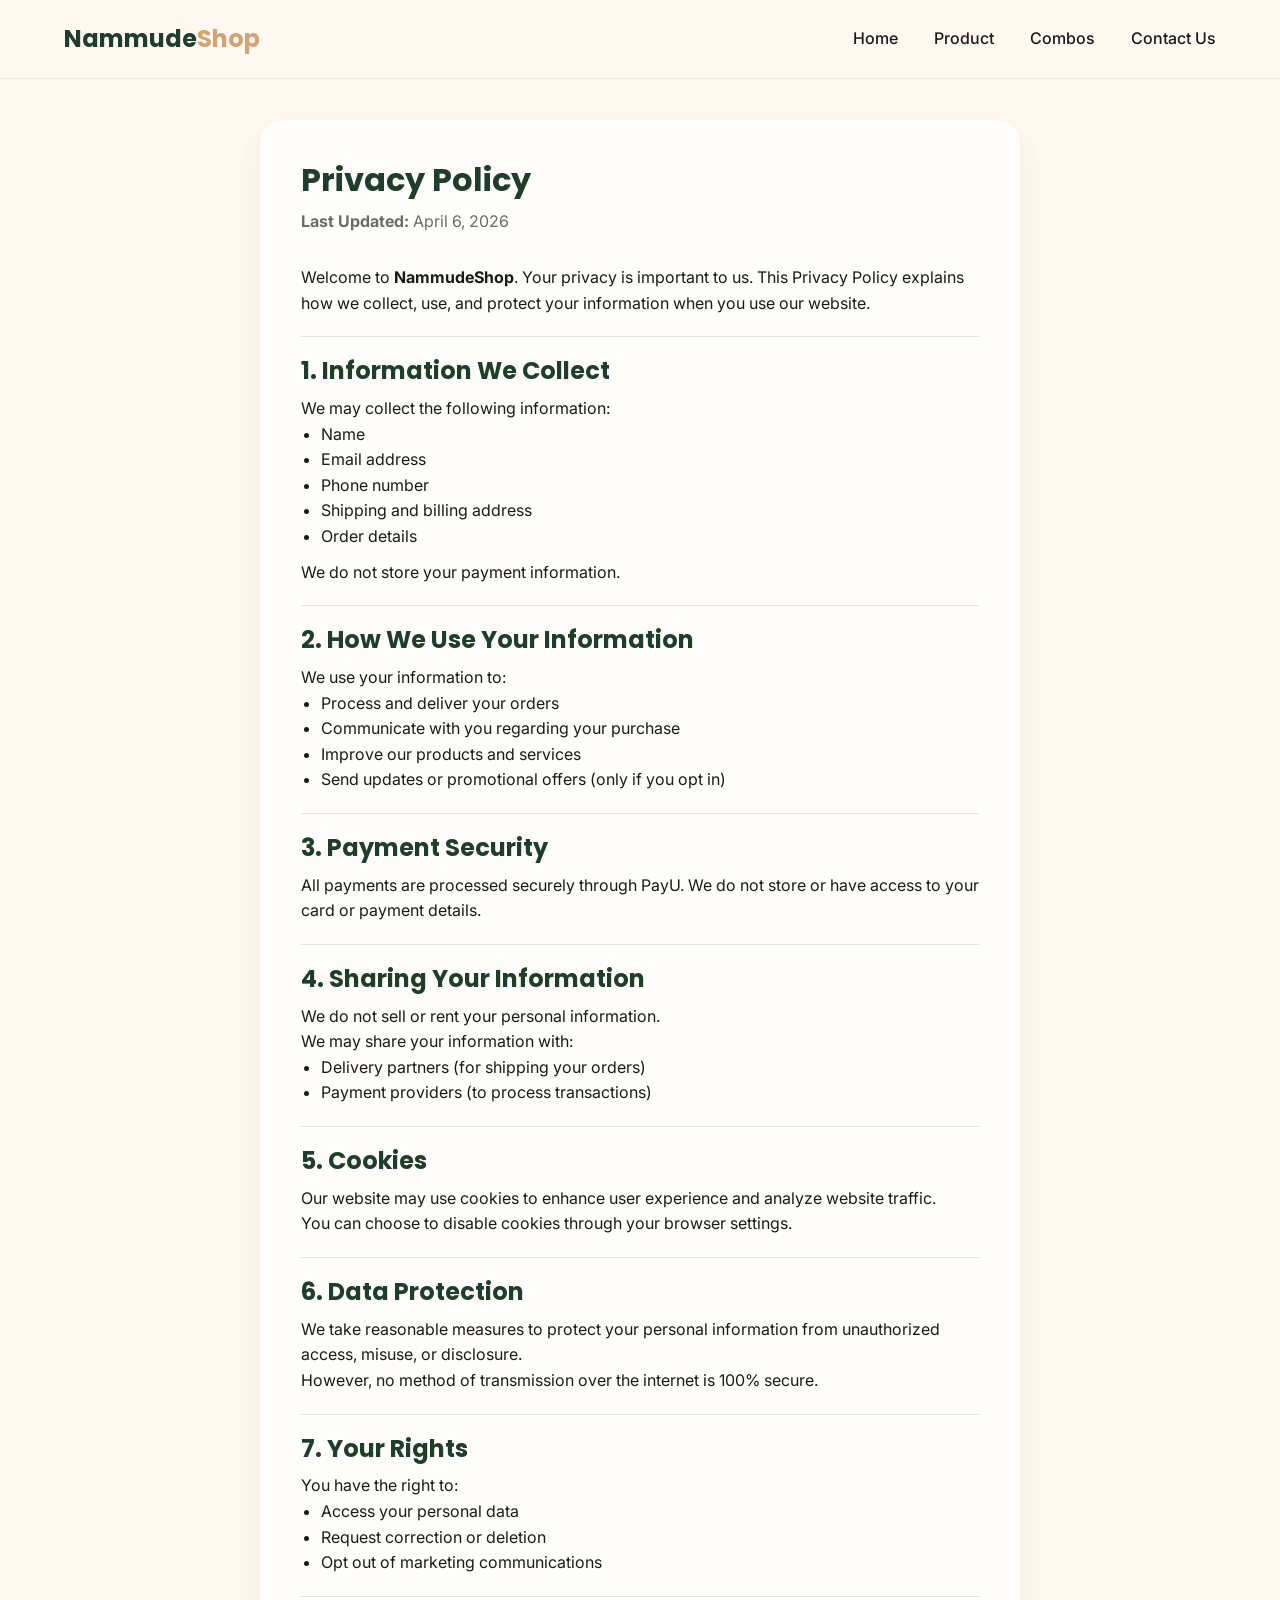
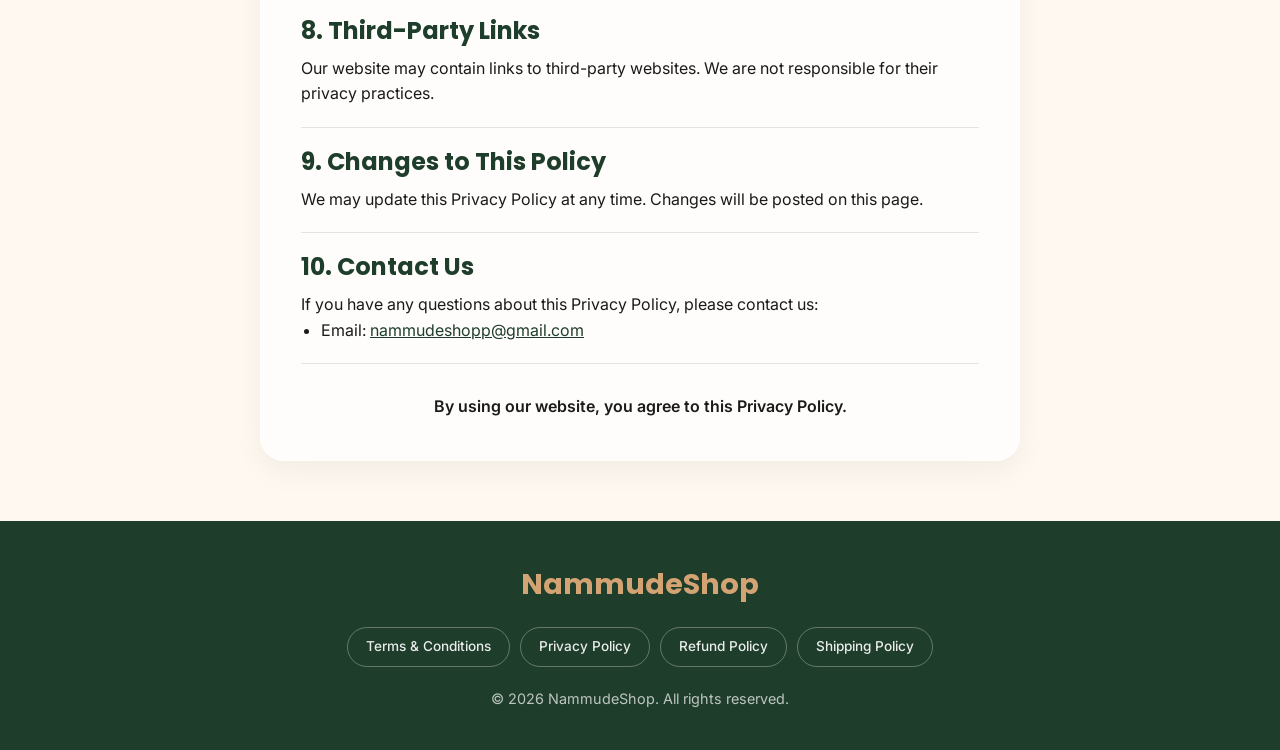
==== privacy.html @ f45e062c "Add files via upload" ====
<!DOCTYPE html>
<html lang="en">
<head>
    <meta charset="UTF-8">
    <meta name="viewport" content="width=device-width, initial-scale=1.0">
    <title>Privacy Policy | NammudeShop</title>
    <link rel="preconnect" href="https://fonts.googleapis.com">
    <link rel="preconnect" href="https://fonts.gstatic.com" crossorigin>
    <link href="https://fonts.googleapis.com/css2?family=Inter:wght@400;500;600&family=Poppins:wght@600;700&display=swap" rel="stylesheet">
    <link rel="stylesheet" href="style.css">
</head>
<body style="background-color: var(--background);">
    <!-- Navbar -->
    <header class="navbar">
        <div class="logo"><a href="index.html">Nammude<span>Shop</span></a></div>
        <nav>
            <a href="index.html">Home</a>
            <a href="index.html#product">Product</a>
            <a href="index.html#pricing">Combos</a>
            <a href="index.html#contact">Contact Us</a>
        </nav>
    </header>

    <div class="container" style="padding-top: 120px; padding-bottom: 60px; max-width: 800px;">
        <div class="glass-panel" style="padding: 40px; text-align: left;">
            <h1 style="margin-bottom: 10px;">Privacy Policy</h1>
            <p style="color: var(--text-light); margin-bottom: 30px;"><strong>Last Updated:</strong> April 6, 2026</p>

            <p>Welcome to <strong>NammudeShop</strong>. Your privacy is important to us. This Privacy Policy explains how we collect, use, and protect your information when you use our website.</p>
            <hr style="margin: 20px 0; border: none; border-top: 1px solid rgba(0,0,0,0.1);">

            <h2 style="font-size: 1.5rem; margin-top: 20px; margin-bottom: 10px;">1. Information We Collect</h2>
            <p>We may collect the following information:</p>
            <ul style="margin-left: 20px; margin-bottom: 10px;">
                <li>Name</li>
                <li>Email address</li>
                <li>Phone number</li>
                <li>Shipping and billing address</li>
                <li>Order details</li>
            </ul>
            <p>We do not store your payment information.</p>
            <hr style="margin: 20px 0; border: none; border-top: 1px solid rgba(0,0,0,0.1);">

            <h2 style="font-size: 1.5rem; margin-top: 20px; margin-bottom: 10px;">2. How We Use Your Information</h2>
            <p>We use your information to:</p>
            <ul style="margin-left: 20px; margin-bottom: 10px;">
                <li>Process and deliver your orders</li>
                <li>Communicate with you regarding your purchase</li>
                <li>Improve our products and services</li>
                <li>Send updates or promotional offers (only if you opt in)</li>
            </ul>
            <hr style="margin: 20px 0; border: none; border-top: 1px solid rgba(0,0,0,0.1);">

            <h2 style="font-size: 1.5rem; margin-top: 20px; margin-bottom: 10px;">3. Payment Security</h2>
            <p>All payments are processed securely through PayU. We do not store or have access to your card or payment details.</p>
            <hr style="margin: 20px 0; border: none; border-top: 1px solid rgba(0,0,0,0.1);">

            <h2 style="font-size: 1.5rem; margin-top: 20px; margin-bottom: 10px;">4. Sharing Your Information</h2>
            <p>We do not sell or rent your personal information.</p>
            <p>We may share your information with:</p>
            <ul style="margin-left: 20px; margin-bottom: 10px;">
                <li>Delivery partners (for shipping your orders)</li>
                <li>Payment providers (to process transactions)</li>
            </ul>
            <hr style="margin: 20px 0; border: none; border-top: 1px solid rgba(0,0,0,0.1);">

            <h2 style="font-size: 1.5rem; margin-top: 20px; margin-bottom: 10px;">5. Cookies</h2>
            <p>Our website may use cookies to enhance user experience and analyze website traffic.</p>
            <p>You can choose to disable cookies through your browser settings.</p>
            <hr style="margin: 20px 0; border: none; border-top: 1px solid rgba(0,0,0,0.1);">

            <h2 style="font-size: 1.5rem; margin-top: 20px; margin-bottom: 10px;">6. Data Protection</h2>
            <p>We take reasonable measures to protect your personal information from unauthorized access, misuse, or disclosure.</p>
            <p>However, no method of transmission over the internet is 100% secure.</p>
            <hr style="margin: 20px 0; border: none; border-top: 1px solid rgba(0,0,0,0.1);">

            <h2 style="font-size: 1.5rem; margin-top: 20px; margin-bottom: 10px;">7. Your Rights</h2>
            <p>You have the right to:</p>
            <ul style="margin-left: 20px; margin-bottom: 10px;">
                <li>Access your personal data</li>
                <li>Request correction or deletion</li>
                <li>Opt out of marketing communications</li>
            </ul>
            <hr style="margin: 20px 0; border: none; border-top: 1px solid rgba(0,0,0,0.1);">

            <h2 style="font-size: 1.5rem; margin-top: 20px; margin-bottom: 10px;">8. Third-Party Links</h2>
            <p>Our website may contain links to third-party websites. We are not responsible for their privacy practices.</p>
            <hr style="margin: 20px 0; border: none; border-top: 1px solid rgba(0,0,0,0.1);">

            <h2 style="font-size: 1.5rem; margin-top: 20px; margin-bottom: 10px;">9. Changes to This Policy</h2>
            <p>We may update this Privacy Policy at any time. Changes will be posted on this page.</p>
            <hr style="margin: 20px 0; border: none; border-top: 1px solid rgba(0,0,0,0.1);">

            <h2 style="font-size: 1.5rem; margin-top: 20px; margin-bottom: 10px;">10. Contact Us</h2>
            <p>If you have any questions about this Privacy Policy, please contact us:</p>
            <ul style="margin-left: 20px; margin-bottom: 10px;">
                <li>Email: <a href="mailto:nammudeshopp@gmail.com" style="color: var(--primary); text-decoration: underline;">nammudeshopp@gmail.com</a></li>
            </ul>
            <hr style="margin: 20px 0; border: none; border-top: 1px solid rgba(0,0,0,0.1);">

            <p style="font-weight: 600; text-align: center; margin-top: 30px;">By using our website, you agree to this Privacy Policy.</p>
        </div>
    </div>

    <!-- Footer -->
    <footer style="background-color: var(--primary); color: var(--white); padding: 40px 0; text-align: center;">
        <div class="container footer-content">
            <div class="footer-brand" style="font-family: var(--font-heading); font-size: 1.8rem; font-weight: 700; margin-bottom: 10px; color: var(--accent);">NammudeShop</div>
                        <div class="policy-links" style="margin: 20px 0;">
                <a href="terms.html">Terms & Conditions</a>
                <a href="privacy.html">Privacy Policy</a>
                <a href="refund.html">Refund Policy</a>
                <a href="shipping.html">Shipping Policy</a>
            </div>
            <p style="color: rgba(255,255,255,0.7); font-size: 0.9rem;">© 2026 NammudeShop. All rights reserved.</p>
        </div>
    </footer>
</body>
</html>
---- style.css ----
/* =========================================================================
   NAMMUDESHOP GLOBAL STYLES (Vanilla CSS)
   ========================================================================= */

:root {
    /* Color Palette */
    --primary: #1F3D2B; /* Deep Green */
    --primary-hover: #162E20;
    --background: #FFF8F0; /* Warm Cream */
    --accent: #D4A373; /* Soft Gold */
    --accent-hover: #C59362;
    --text-dark: #1A1A1A;
    --text-light: #6B6B6B;
    --white: #FFFFFF;
    
    /* UI Elements */
    --border-radius: 10px;
    --shadow-soft: 0 10px 30px rgba(0,0,0,0.05);
    --shadow-hover: 0 15px 40px rgba(0,0,0,0.1);
    --glass-bg: rgba(255, 255, 255, 0.7);
    --glass-border: rgba(255, 255, 255, 0.4);
    
    /* Typography */
    --font-heading: 'Poppins', sans-serif;
    --font-body: 'Inter', sans-serif;
}

/* ================== BASIC RESET ================== */
* {
    margin: 0;
    padding: 0;
    box-sizing: border-box;
}

html {
    scroll-behavior: smooth;
    font-size: 16px;
}

body {
    font-family: var(--font-body);
    background-color: var(--background);
    color: var(--text-dark);
    line-height: 1.6;
    overflow-x: hidden;
}

h1, h2, h3, h4, h5, h6 {
    font-family: var(--font-heading);
    font-weight: 700;
    line-height: 1.2;
    color: var(--primary);
}

a {
    text-decoration: none;
    color: inherit;
}

.container {
    width: 100%;
    max-width: 1400px;
    margin: 0 auto;
    padding: 0 20px;
}

/* ================== ANIMATIONS ================== */
@keyframes fadeInUp {
    from {
        opacity: 0;
        transform: translateY(30px);
    }
    to {
        opacity: 1;
        transform: translateY(0);
    }
}

@keyframes pulseEffect {
    0% { transform: scale(1); }
    50% { transform: scale(1.05); }
    100% { transform: scale(1); }
}

.fade-in-up {
    animation: fadeInUp 0.8s ease forwards;
    opacity: 0;
}

.delay-1 { animation-delay: 0.2s; }
.delay-2 { animation-delay: 0.4s; }
.delay-3 { animation-delay: 0.6s; }

/* ================== NAVBAR ================== */
.navbar {
    position: fixed;
    top: 0;
    left: 0;
    width: 100%;
    display: flex;
    justify-content: space-between;
    align-items: center;
    padding: 20px 5%;
    z-index: 1000;
    background: rgba(255, 248, 240, 0.9);
    backdrop-filter: blur(10px);
    border-bottom: 1px solid rgba(0,0,0,0.05);
    transition: all 0.3s ease;
}

.navbar .logo {
    font-family: var(--font-heading);
    font-size: 1.5rem;
    font-weight: 700;
    color: var(--primary);
    cursor: pointer;
}

.navbar .logo span {
    color: var(--accent);
}

.navbar nav a {
    margin-left: 2rem;
    font-weight: 500;
    font-size: 1rem;
    transition: color 0.3s ease;
}

.navbar nav a:hover {
    color: var(--accent);
}

/* ================== SEQUENCE ANIMATION SECTION ================== */
#features-sequence {
    position: relative;
    height: 400vh; /* creates scrolling space for 4 scroll phases */
    background-color: var(--background);
    margin-top: 70px; /* offset for navbar to not cover it immediately */
}

.sequence-sticky {
    position: sticky;
    top: 70px; /* Offset for navbar */
    height: calc(100vh - 70px); /* Fit within screen excluding navbar */
    width: 100%;
    overflow: hidden;
    display: flex;
    justify-content: center;
    align-items: center;
}

#sequence-canvas {
    width: 100%;
    height: 100%;
    max-width: 100%;
    max-height: 100%;
    object-fit: cover; /* ensures the animation fills the entire block without side spaces */
    pointer-events: none; /* text on top can be selected */
}



/* ================== HERO SECTION ================== */
.hero {
    position: relative;
    height: 100vh;
    min-height: 600px;
    overflow: hidden;
    display: flex;
    align-items: center;
    justify-content: center;
    text-align: center;
    padding-top: 80px; /* Offset for navbar */
}

.hero-media {
    position: absolute;
    inset: 0;
    z-index: 0;
    overflow: hidden;
}

.hero-media img {
    position: absolute;
    top: -8%;
    left: 0;
    width: 100%;
    height: 118%;
    object-fit: cover;
    object-position: 50% 20%;
    will-change: transform;
}

.hero-overlay {
    position: absolute;
    top: 0;
    left: 0;
    width: 100%;
    height: 100%;
    background: linear-gradient(to bottom, rgba(255,248,240,0.55) 0%, rgba(255,248,240,0.92) 100%);
    z-index: 1;
}

.hero-content {
    position: relative;
    z-index: 2;
    max-width: 800px;
    padding: 0 20px;
}

.badge {
    display: inline-block;
    padding: 6px 16px;
    background-color: var(--accent);
    color: var(--white);
    border-radius: 50px;
    font-size: 0.9rem;
    font-weight: 600;
    margin-bottom: 20px;
    letter-spacing: 1px;
    text-transform: uppercase;
}

.hero h1 {
    font-size: 4rem;
    margin-bottom: 15px;
    color: var(--primary);
    text-shadow: 0 4px 15px rgba(255,255,255,0.7);
}

.hero p {
    font-size: 1.5rem;
    color: var(--text-dark);
    margin-bottom: 40px;
    font-weight: 500;
}

.trust-text {
    margin-top: 15px !important;
    font-size: 0.95rem !important;
    color: var(--text-light) !important;
    font-weight: 500 !important;
}

/* BUTTONS */
.btn {
    display: inline-block;
    padding: 14px 32px;
    border-radius: var(--border-radius);
    font-weight: 600;
    font-size: 1.1rem;
    text-align: center;
    cursor: pointer;
    border: none;
    transition: all 0.3s ease;
    box-shadow: 0 4px 15px rgba(0,0,0,0.1);
    font-family: var(--font-body);
}

.btn-primary {
    background-color: var(--primary);
    color: var(--white);
}

.btn-primary:hover {
    background-color: var(--primary-hover);
    transform: translateY(-3px);
    box-shadow: 0 8px 25px rgba(31, 61, 43, 0.4);
}

.btn-secondary {
    background-color: var(--accent);
    color: var(--white);
}

.btn-secondary:hover {
    background-color: var(--accent-hover);
    transform: translateY(-3px);
    box-shadow: 0 8px 25px rgba(212, 163, 115, 0.4);
}

.btn-large {
    padding: 16px 40px;
    font-size: 1.2rem;
}

/* ================== PRODUCT HIGHLIGHT ================== */
.product-highlight {
    padding: 100px 0;
    background-color: var(--background);
}

.glass-panel {
    background: var(--glass-bg);
    border: 1px solid var(--glass-border);
    border-radius: 24px;
    padding: 60px;
    box-shadow: var(--shadow-soft);
    backdrop-filter: blur(20px);
}

.product-split {
    display: flex;
    align-items: center;
    gap: 60px;
}

.product-image-wrapper {
    flex: 1;
    text-align: center;
}

.main-product-img {
    width: 100%;
    max-width: 450px;
    border-radius: 20px;
    box-shadow: var(--shadow-soft);
    object-fit: cover;
    transition: transform 0.4s ease, opacity 0.2s ease;
}

.main-product-img:hover {
    transform: scale(1.02);
}

.color-options {
    margin-top: 25px;
    display: flex;
    align-items: center;
    justify-content: center;
    gap: 15px;
}

.color-dot {
    width: 24px;
    height: 24px;
    border-radius: 50%;
    display: inline-block;
    cursor: pointer;
    border: 2px solid transparent;
    transition: all 0.3s ease;
}

.color-dot.green { background-color: #556B2F; }
.color-dot.pink { background-color: #FFB6C1; }
.color-dot.active {
    transform: scale(1.2);
    border: 2px solid var(--primary);
    padding: 2px;
    background-clip: content-box;
}

/* Thumbnail gallery under the main product photo */
.thumb {
    width: 64px;
    height: 64px;
    object-fit: cover;
    border-radius: 8px;
    cursor: pointer;
    border: 2px solid transparent;
    opacity: 0.65;
    transition: opacity 0.3s ease, border-color 0.3s ease, transform 0.3s ease;
}

.thumb:hover,
.thumb:focus-visible {
    opacity: 1;
    transform: translateY(-2px);
}

.thumb.active {
    opacity: 1;
    border-color: var(--primary);
}

.color-label {
    margin-top: 12px;
    font-size: 0.95rem;
    color: var(--text-light);
    font-weight: 500;
}

.product-info {
    flex: 1;
}

.section-title {
    font-size: 2.5rem;
    margin-bottom: 20px;
}

.description {
    font-size: 1.15rem;
    color: var(--text-light);
    margin-bottom: 30px;
}

.features-list {
    list-style: none;
    margin-bottom: 40px;
}

.features-list li {
    font-size: 1.1rem;
    margin-bottom: 12px;
    display: flex;
    align-items: center;
    font-weight: 500;
}

.check {
    color: var(--accent);
    font-weight: bold;
    margin-right: 10px;
    font-size: 1.2rem;
}

/* ================== PRICING SECTION ================== */
.pricing {
    padding: 100px 0;
    background-color: var(--white);
}

.section-header {
    text-align: center;
    margin-bottom: 60px;
}

.section-header h2 {
    font-size: 2.8rem;
    margin-bottom: 15px;
}

.section-header p {
    font-size: 1.2rem;
    color: var(--text-light);
}

.pricing-grid {
    display: grid;
    grid-template-columns: repeat(4, 1fr);
    gap: 20px;
    align-items: stretch;
}

.pricing-card {
    background: var(--background);
    border-radius: var(--border-radius);
    padding: 40px 30px;
    text-align: center;
    position: relative;
    box-shadow: var(--shadow-soft);
    transition: all 0.4s ease;
    display: flex;
    flex-direction: column;
    justify-content: space-between;
    border: 1px solid rgba(0,0,0,0.03);
}

.pricing-card:hover {
    transform: translateY(-10px);
    box-shadow: var(--shadow-hover);
}

.card-img {
    width: 100%;
    height: 240px;
    object-fit: contain;
    object-position: center;
    background-color: var(--background);
    border-radius: 8px;
    margin-bottom: 25px;
    padding: 10px;
    transition: transform 0.4s ease;
}

.combo-img {
    height: 200px;
}

.pricing-card:hover .card-img {
    transform: scale(1.05);
}

.card-title {
    font-size: 1.4rem;
    margin-bottom: 10px;
    text-transform: uppercase;
    letter-spacing: 1px;
}

.price {
    font-size: 2.5rem;
    font-weight: 700;
    font-family: var(--font-heading);
    color: var(--primary);
    margin-bottom: 25px;
}

.old-price {
    font-size: 1.3rem;
    color: var(--text-light);
    text-decoration: line-through;
    margin-right: 10px;
    display: inline-block;
}

.new-price {
    color: var(--text-dark);
}

.card-desc {
    font-size: 0.95rem;
    color: var(--text-light);
    margin-bottom: 30px;
    line-height: 1.5;
}

.card-badge {
    position: absolute;
    top: -15px;
    left: 50%;
    transform: translateX(-50%);
    background: var(--primary);
    color: var(--white);
    padding: 6px 20px;
    border-radius: 20px;
    font-weight: 600;
    font-size: 0.85rem;
    white-space: nowrap;
    box-shadow: 0 4px 10px rgba(0,0,0,0.15);
    z-index: 2;
}

.card-badge.secondary {
    background: #8FA396;
}

.card-badge.fire {
    background: #E63946;
}

.promo-card {
    border: 2px solid var(--primary);
    background: var(--white);
}

.most-popular {
    border: 2px solid var(--accent);
    transform: scale(1.03);
    z-index: 1;
}

.most-popular:hover {
    transform: scale(1.03) translateY(-10px);
}

.buy-btn {
    width: 100%;
}

.pop-pulse {
    animation: pulseEffect 2s infinite;
}

/* ================== REVIEWS ================== */
.reviews {
    padding: 100px 0;
    background-color: var(--background);
}

.reviews-toggle-wrapper {
    display: flex;
    justify-content: center;
    margin-bottom: 10px;
}

.reviews-grid {
    display: grid;
    grid-template-columns: repeat(3, 1fr);
    gap: 24px;
    max-height: 0;
    opacity: 0;
    overflow: hidden;
    margin-top: 0;
    transition: max-height 0.7s ease, opacity 0.5s ease, margin-top 0.5s ease;
}

.reviews-grid.is-open {
    max-height: 2400px;
    opacity: 1;
    margin-top: 50px;
}

.review-card {
    background: var(--white);
    border-radius: var(--border-radius);
    padding: 30px;
    box-shadow: var(--shadow-soft);
    border: 1px solid rgba(0,0,0,0.03);
}

.stars {
    color: var(--accent);
    font-size: 1.1rem;
    letter-spacing: 2px;
    margin-bottom: 14px;
}

.review-text {
    font-size: 1rem;
    color: var(--text-dark);
    margin-bottom: 18px;
    line-height: 1.6;
}

.review-author {
    font-size: 0.9rem;
    color: var(--text-light);
    font-weight: 600;
}

/* ================== CONTACT ================== */
.contact-section {
    padding: 100px 0;
    background-color: var(--white);
}

.contact-panel {
    max-width: 700px;
    margin: 0 auto;
}

.contact-form {
    display: flex;
    flex-direction: column;
    gap: 20px;
    text-align: left;
}

.form-row {
    display: flex;
    flex-direction: column;
    gap: 8px;
}

.form-row label {
    font-size: 0.95rem;
    font-weight: 600;
    color: var(--primary);
}

.form-row input,
.form-row textarea {
    font-family: var(--font-body);
    font-size: 1rem;
    color: var(--text-dark);
    padding: 14px 16px;
    border: 1px solid rgba(0,0,0,0.12);
    border-radius: var(--border-radius);
    background-color: var(--background);
    transition: border-color 0.3s ease, box-shadow 0.3s ease;
}

.form-row input:focus,
.form-row textarea:focus {
    outline: none;
    border-color: var(--accent);
    box-shadow: 0 0 0 3px rgba(212, 163, 115, 0.25);
}

.form-row textarea {
    resize: vertical;
    min-height: 120px;
}

.contact-form .btn {
    align-self: flex-start;
}

.form-note {
    font-size: 0.9rem;
    color: var(--text-light);
    margin-top: -8px;
}

.hp-field {
    position: absolute;
    left: -9999px;
    width: 1px;
    height: 1px;
    overflow: hidden;
}

/* ================== FOOTER ================== */
footer {
    background-color: var(--primary);
    color: var(--white);
    padding: 40px 0;
    text-align: center;
}

.footer-brand {
    font-family: var(--font-heading);
    font-size: 1.8rem;
    font-weight: 700;
    margin-bottom: 10px;
    color: var(--accent);
}

footer p {
    color: rgba(255,255,255,0.7);
    font-size: 0.9rem;
}

.policy-links {
    display: flex;
    flex-wrap: wrap;
    justify-content: center;
    gap: 10px;
    margin: 22px 0;
}

.policy-links a {
    padding: 8px 18px;
    border: 1px solid rgba(255,255,255,0.3);
    border-radius: 50px;
    font-size: 0.85rem;
    font-weight: 500;
    color: rgba(255,255,255,0.9);
    transition: background-color 0.3s ease, border-color 0.3s ease, color 0.3s ease, transform 0.3s ease;
}

.policy-links a:hover,
.policy-links a:focus-visible {
    background-color: var(--accent);
    border-color: var(--accent);
    color: var(--white);
    transform: translateY(-2px);
}

/* ================== RESPONSIVE DESIGN ================== */
@media (max-width: 992px) {
    .product-split {
        flex-direction: column;
        gap: 40px;
    }
    
    .hero h1 {
        font-size: 3.2rem;
    }
    
    .pricing-grid {
        grid-template-columns: repeat(2, 1fr);
    }

    .reviews-grid {
        grid-template-columns: repeat(2, 1fr);
    }

}

/* The source frames are 16:9. Contain them on phones and tablets so the
   full product remains visible instead of cropping to the viewport. */
@media (max-width: 1024px) {
    #sequence-canvas {
        object-fit: contain;
    }
}

@media (max-width: 768px) {
    .hero h1 {
        font-size: 2.5rem;
    }
    
    .hero p {
        font-size: 1.2rem;
    }
    
    .glass-panel {
        padding: 30px 20px;
    }
    
    .pricing-grid {
        grid-template-columns: 1fr;
    }

    .reviews-grid {
        grid-template-columns: 1fr;
    }

    .contact-panel {
        padding: 30px 20px;
    }

    .contact-form .btn {
        align-self: stretch;
    }

    .most-popular {
        transform: scale(1);
    }

    .most-popular:hover {
        transform: translateY(-10px);
    }
    
    .navbar {
        padding: 15px 5%;
    }
    
    .navbar nav {
        display: none; /* simple burger menu omission for minimal design, would add JS toggle normally */
    }
}

/* Fixed backgrounds are unreliable on mobile browsers, so let the hero
   photo scroll with the page on small screens. */
@media (max-width: 768px) {
    .thumb {
        width: 54px;
        height: 54px;
    }
}

@media (prefers-reduced-motion: reduce) {
    html { scroll-behavior: auto; }

    *, *::before, *::after {
        animation-duration: 0.01ms !important;
        animation-iteration-count: 1 !important;
        transition-duration: 0.01ms !important;
    }
}
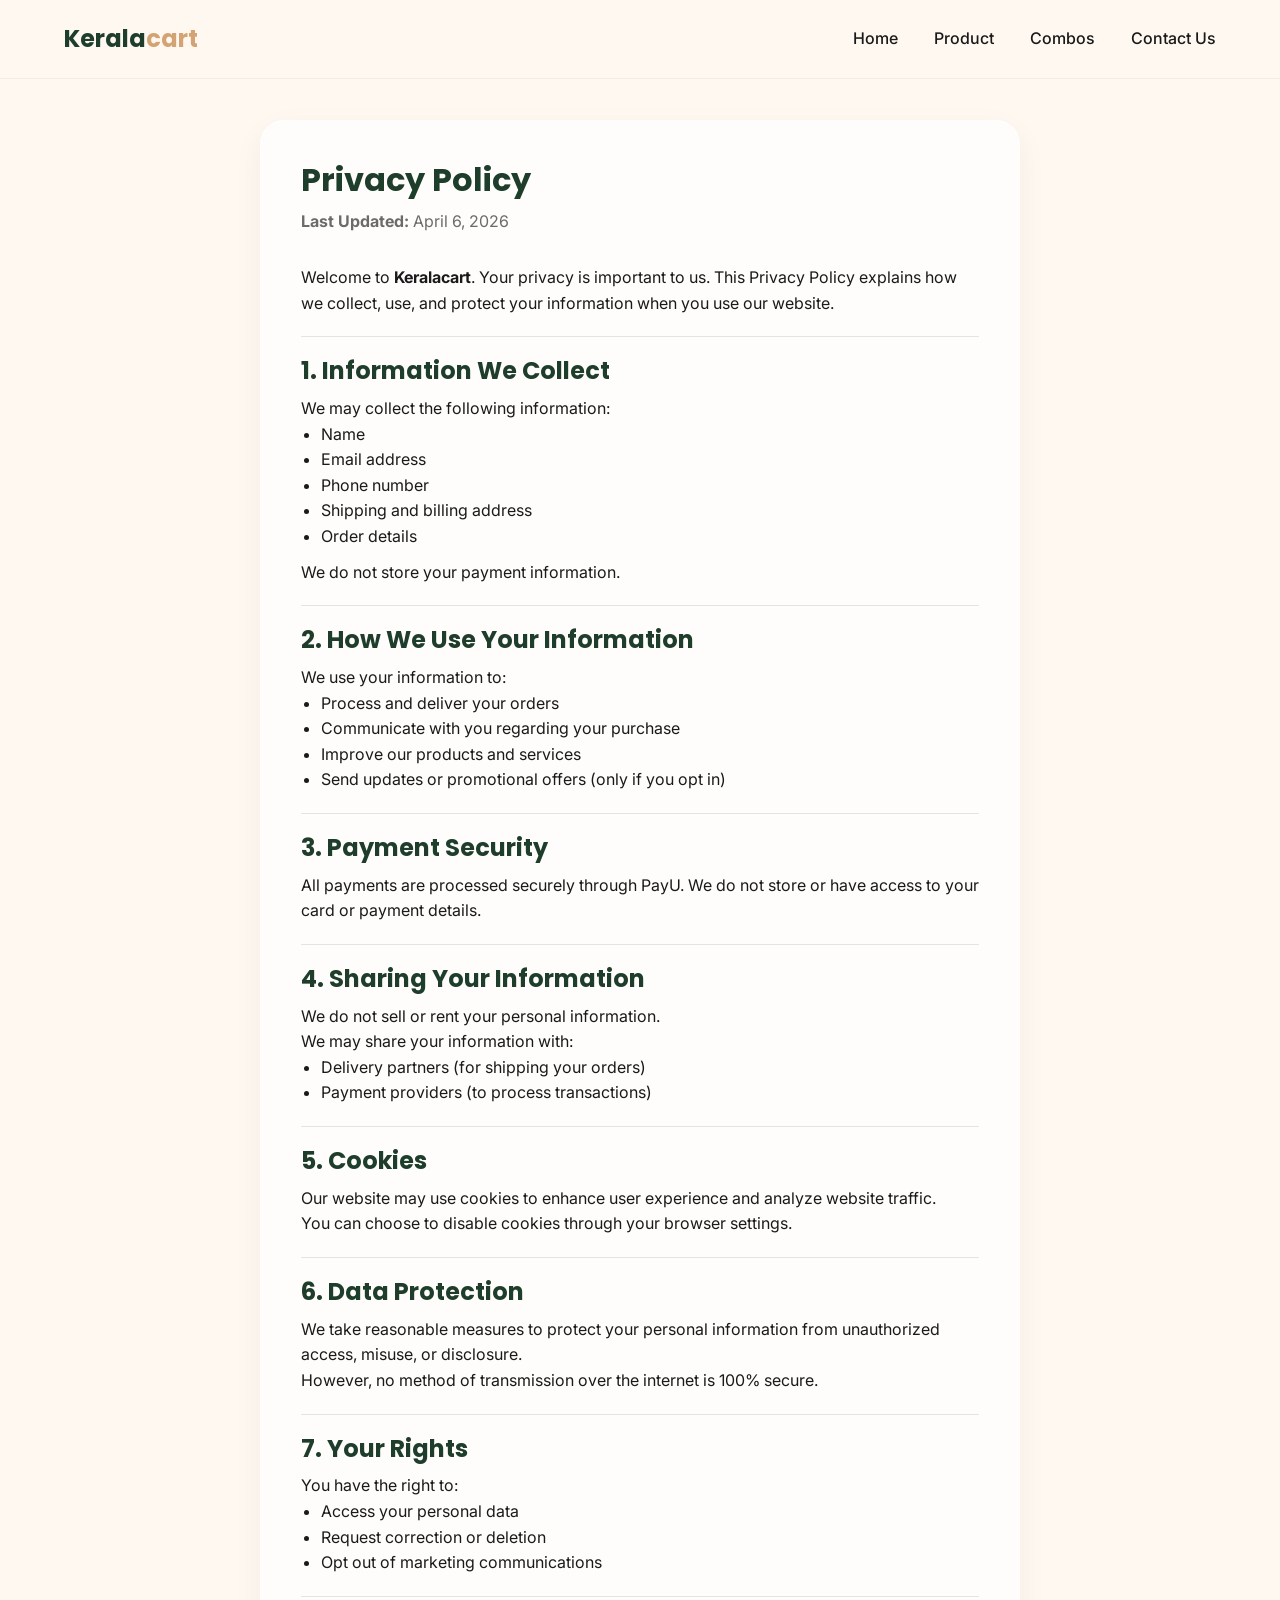
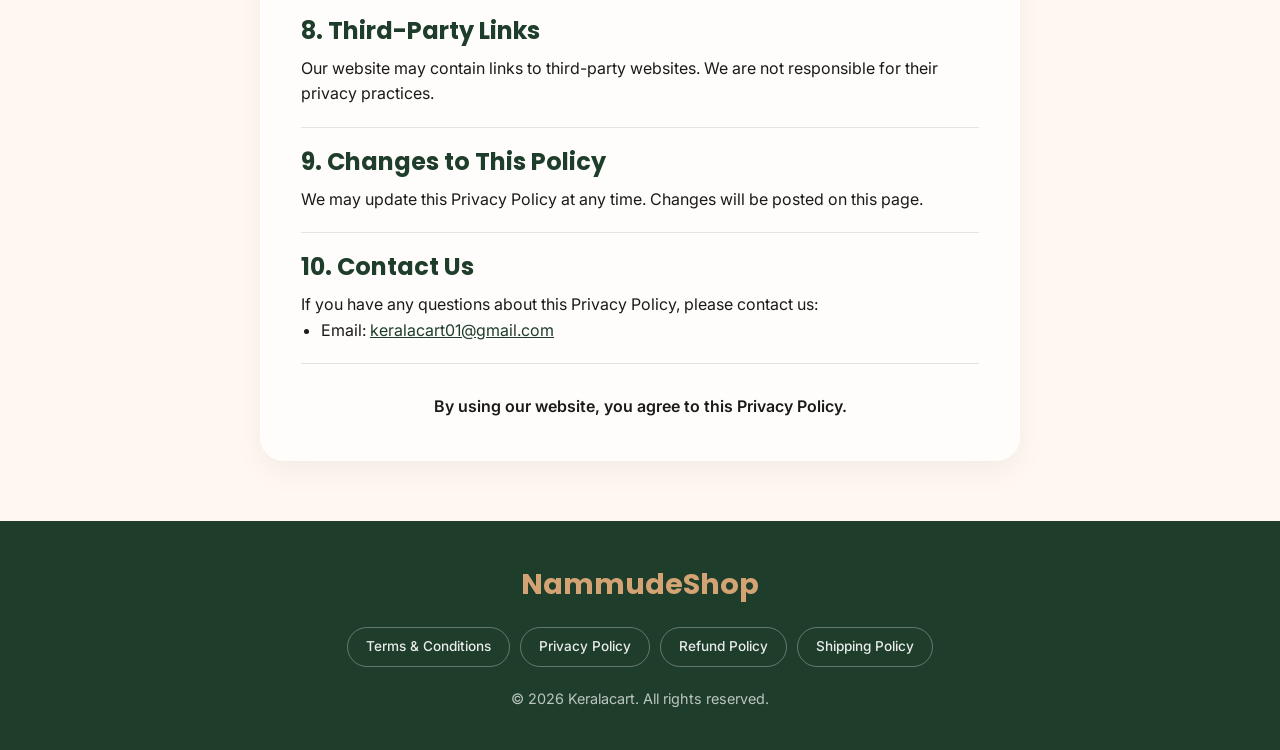
==== commit b5cf481a: "Update privacy.html" ====
--- a/privacy.html
+++ b/privacy.html
@@ -3,7 +3,7 @@
 <head>
     <meta charset="UTF-8">
     <meta name="viewport" content="width=device-width, initial-scale=1.0">
-    <title>Privacy Policy | NammudeShop</title>
+    <title>Privacy Policy | Keralacart</title>
     <link rel="preconnect" href="https://fonts.googleapis.com">
     <link rel="preconnect" href="https://fonts.gstatic.com" crossorigin>
     <link href="https://fonts.googleapis.com/css2?family=Inter:wght@400;500;600&family=Poppins:wght@600;700&display=swap" rel="stylesheet">
@@ -12,7 +12,7 @@
 <body style="background-color: var(--background);">
     <!-- Navbar -->
     <header class="navbar">
-        <div class="logo"><a href="index.html">Nammude<span>Shop</span></a></div>
+        <div class="logo"><a href="index.html">Kerala<span>cart</span></a></div>
         <nav>
             <a href="index.html">Home</a>
             <a href="index.html#product">Product</a>
@@ -26,7 +26,7 @@
             <h1 style="margin-bottom: 10px;">Privacy Policy</h1>
             <p style="color: var(--text-light); margin-bottom: 30px;"><strong>Last Updated:</strong> April 6, 2026</p>
 
-            <p>Welcome to <strong>NammudeShop</strong>. Your privacy is important to us. This Privacy Policy explains how we collect, use, and protect your information when you use our website.</p>
+            <p>Welcome to <strong>Keralacart</strong>. Your privacy is important to us. This Privacy Policy explains how we collect, use, and protect your information when you use our website.</p>
             <hr style="margin: 20px 0; border: none; border-top: 1px solid rgba(0,0,0,0.1);">
 
             <h2 style="font-size: 1.5rem; margin-top: 20px; margin-bottom: 10px;">1. Information We Collect</h2>
@@ -94,7 +94,7 @@
             <h2 style="font-size: 1.5rem; margin-top: 20px; margin-bottom: 10px;">10. Contact Us</h2>
             <p>If you have any questions about this Privacy Policy, please contact us:</p>
             <ul style="margin-left: 20px; margin-bottom: 10px;">
-                <li>Email: <a href="mailto:nammudeshopp@gmail.com" style="color: var(--primary); text-decoration: underline;">nammudeshopp@gmail.com</a></li>
+                <li>Email: <a href="mailto:keralacart01@gmail.com" style="color: var(--primary); text-decoration: underline;">keralacart01@gmail.com</a></li>
             </ul>
             <hr style="margin: 20px 0; border: none; border-top: 1px solid rgba(0,0,0,0.1);">
 
@@ -112,7 +112,7 @@
                 <a href="refund.html">Refund Policy</a>
                 <a href="shipping.html">Shipping Policy</a>
             </div>
-            <p style="color: rgba(255,255,255,0.7); font-size: 0.9rem;">© 2026 NammudeShop. All rights reserved.</p>
+            <p style="color: rgba(255,255,255,0.7); font-size: 0.9rem;">© 2026 Keralacart. All rights reserved.</p>
         </div>
     </footer>
 </body>
--- a/style.css
+++ b/style.css
@@ -685,6 +685,11 @@
     margin-top: -8px;
 }
 
+.form-note.form-success {
+    color: var(--primary);
+    font-weight: 600;
+}
+
 .hp-field {
     position: absolute;
     left: -9999px;
